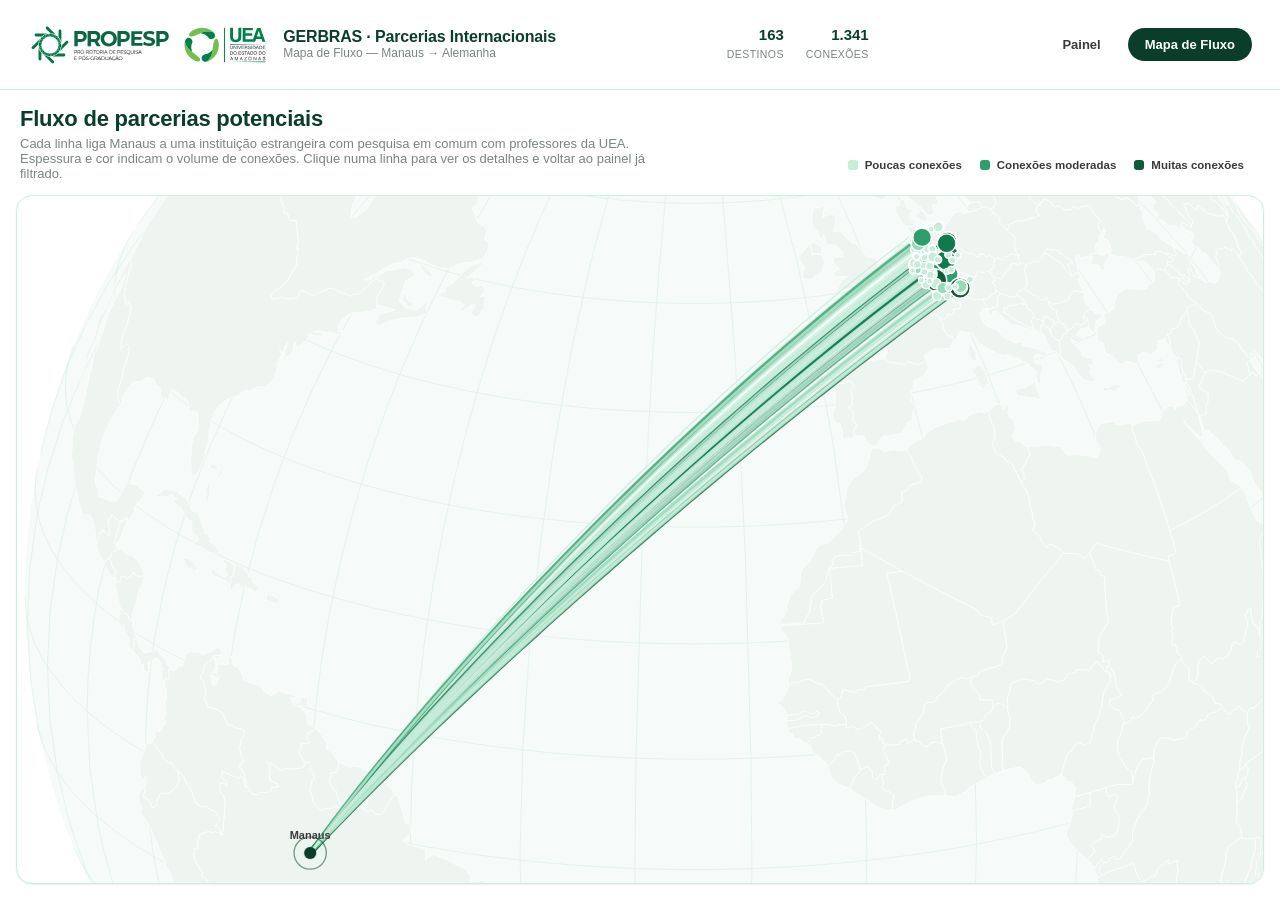
==== docs/flowmap.html @ 666cda2a "Add GERBRAS international partnerships dashboard Static site (docs/) with a two-page dashboard: PPG/" ====
<!doctype html>
<html lang="pt-BR">
<head>
<meta charset="utf-8" />
<meta name="viewport" content="width=device-width, initial-scale=1" />
<title>GERBRAS · Mapa de Fluxo</title>
<link rel="stylesheet" href="css/style.css" />
</head>
<body>

<header class="topbar">
  <div class="topbar__brand">
    <img src="image/propespuea.svg" alt="PROPESP UEA" class="topbar__logo" />
    <div class="topbar__title">
      <strong>GERBRAS · Parcerias Internacionais</strong>
      <span>Mapa de Fluxo — Manaus → Alemanha</span>
    </div>
  </div>

  <div class="topbar__stats" id="topbar-stats"></div>

  <nav class="topbar__nav">
    <a href="index.html" class="topbar__link">Painel</a>
    <a href="flowmap.html" class="topbar__link is-active">Mapa de Fluxo</a>
  </nav>
</header>

<main class="flow-page">
  <div class="flow-hero">
    <div>
      <h1>Fluxo de parcerias potenciais</h1>
      <p>Cada linha liga Manaus a uma instituição estrangeira com pesquisa em comum com professores da UEA. Espessura e cor indicam o volume de conexões. Clique numa linha para ver os detalhes e voltar ao painel já filtrado.</p>
    </div>
    <div class="flow-legend" id="flow-legend"></div>
  </div>

  <div class="panel panel--flush flow-map-wrap">
    <div id="flow-chart"></div>
  </div>
</main>

<div class="flow-detail" id="flow-detail">
  <h3 id="fd-title">—</h3>
  <div class="muted" id="fd-sub">—</div>
  <div class="kw-tags" id="fd-keywords"></div>
  <div class="text-xs muted" style="margin-bottom:8px; font-weight:700; text-transform:uppercase; letter-spacing:.05em;">Professores UEA envolvidos</div>
  <div class="picklist" id="fd-professors" style="max-height:150px; margin-bottom:14px;"></div>
  <div class="actions">
    <button class="btn btn--ghost" id="fd-close">Fechar</button>
  </div>
</div>

<script src="lib/d3.v7.min.js"></script>
<script src="lib/topojson-client.min.js"></script>
<script src="js/common.js"></script>
<script src="js/charts.js"></script>
<script src="js/flowmap.js"></script>
</body>
</html>
---- docs/css/style.css ----
/* ==========================================================================
   GERBRAS · Design system — estética clara, bordas finas verdes, motion Apple
   ========================================================================== */

:root {
  color-scheme: light;

  /* superfícies */
  --surface-page: #ffffff;
  --surface-panel: #ffffff;
  --surface-alt: #f6faf8;
  --surface-hover: #eef8f2;

  /* tinta / texto */
  --ink-primary: #0b3d2b;      /* verde escuro — títulos, valores em destaque */
  --ink-secondary: #3a3a3c;    /* cinza escuro — corpo de texto */
  --ink-muted: #7a8580;        /* cinza médio — legendas, eixos, metadados */
  --ink-on-accent: #ffffff;

  /* bordas */
  --border-hairline: #cdeedd;  /* verde claro, fino */
  --border-strong: #9fd9bb;

  /* acento interativo */
  --accent: #1f8a5f;
  --accent-strong: #0b6b45;
  --accent-wash: rgba(31, 138, 95, 0.08);

  /* paleta categórica (linhas de pesquisa) — validada scripts/validate_palette.js */
  --cat-1: #2a78d6; /* azul */
  --cat-2: #eb6834; /* laranja */
  --cat-3: #1baf7a; /* água */
  --cat-4: #eda100; /* amarelo */
  --cat-5: #e87ba4; /* magenta */
  --cat-6: #008300; /* verde */
  --cat-7: #4a3aa7; /* violeta */
  --cat-8: #e34948; /* vermelho — reservado p/ bucket "Outras" */

  /* geometria */
  --radius-sm: 10px;
  --radius-md: 16px;
  --radius-lg: 22px;
  --radius-pill: 999px;

  /* sombra sutil */
  --shadow-sm: 0 1px 2px rgba(11, 61, 43, 0.05), 0 1px 1px rgba(11, 61, 43, 0.03);
  --shadow-md: 0 8px 24px rgba(11, 61, 43, 0.08);
  --shadow-lift: 0 12px 32px rgba(11, 61, 43, 0.14);

  /* motion — curva estilo Apple */
  --ease: cubic-bezier(0.32, 0.72, 0, 1);
  --dur-fast: 160ms;
  --dur-mid: 280ms;
  --dur-slow: 480ms;

  --font: -apple-system, BlinkMacSystemFont, "SF Pro Display", "SF Pro Text",
    "Segoe UI", "Helvetica Neue", Arial, sans-serif;

  --topbar-h: 10vh;
}

* { box-sizing: border-box; }

html, body {
  margin: 0;
  padding: 0;
  height: 100%;
  background: var(--surface-page);
  color: var(--ink-secondary);
  font-family: var(--font);
  -webkit-font-smoothing: antialiased;
  overflow: hidden;
}

::selection { background: var(--accent-wash); color: var(--ink-primary); }

/* ---------- scrollbars finas, discretas ---------- */
* { scrollbar-width: thin; scrollbar-color: var(--border-strong) transparent; }
*::-webkit-scrollbar { width: 6px; height: 6px; }
*::-webkit-scrollbar-thumb { background: var(--border-strong); border-radius: var(--radius-pill); }
*::-webkit-scrollbar-track { background: transparent; }

/* ==========================================================================
   Barra superior
   ========================================================================== */
.topbar {
  height: var(--topbar-h);
  min-height: 56px;
  display: flex;
  align-items: center;
  justify-content: space-between;
  padding: 0 28px;
  background: rgba(255, 255, 255, 0.9);
  backdrop-filter: saturate(180%) blur(14px);
  border-bottom: 1px solid var(--border-hairline);
  position: relative;
  z-index: 20;
}

.topbar__brand { display: flex; align-items: center; gap: 14px; }
.topbar__logo { height: calc(var(--topbar-h) * 0.6); max-height: 44px; width: auto; display: block; }
.topbar__title { display: flex; flex-direction: column; line-height: 1.15; }
.topbar__title strong { color: var(--ink-primary); font-size: 16px; font-weight: 700; letter-spacing: -0.01em; }
.topbar__title span { color: var(--ink-muted); font-size: 12px; font-weight: 500; }

.topbar__nav { display: flex; align-items: center; gap: 10px; }
.topbar__link {
  font-size: 13px; font-weight: 600; color: var(--ink-secondary);
  text-decoration: none; padding: 8px 16px; border-radius: var(--radius-pill);
  border: 1px solid transparent; transition: all var(--dur-fast) var(--ease);
}
.topbar__link:hover { background: var(--surface-hover); border-color: var(--border-hairline); }
.topbar__link.is-active { background: var(--ink-primary); color: #fff; }

.topbar__stats { display: flex; gap: 22px; margin-right: 6px; }
.topbar__stat { text-align: right; line-height: 1.1; }
.topbar__stat b { display: block; font-size: 15px; color: var(--ink-primary); font-variant-numeric: tabular-nums; }
.topbar__stat small { font-size: 10.5px; color: var(--ink-muted); text-transform: uppercase; letter-spacing: 0.04em; }

/* ==========================================================================
   Layout de colunas — página 1
   ========================================================================== */
.layout {
  height: calc(100vh - var(--topbar-h));
  display: grid;
  grid-template-columns: 20fr 60fr 20fr;
  gap: 16px;
  padding: 16px;
}

.col { min-width: 0; min-height: 0; display: flex; flex-direction: column; gap: 14px; overflow-y: auto; padding-right: 2px; }
.col--center { overflow: hidden; }

/* ==========================================================================
   Cartões / painéis
   ========================================================================== */
.panel {
  background: var(--surface-panel);
  border: 1px solid var(--border-hairline);
  border-radius: var(--radius-md);
  box-shadow: var(--shadow-sm);
  padding: 14px 16px;
  transition: box-shadow var(--dur-mid) var(--ease), transform var(--dur-mid) var(--ease), border-color var(--dur-mid) var(--ease);
}
.panel:hover { box-shadow: var(--shadow-md); border-color: var(--border-strong); }

.panel--flush { padding: 0; overflow: hidden; }
.panel--grow { flex: 1 1 auto; min-height: 0; display: flex; flex-direction: column; }

.panel__header {
  display: flex; align-items: baseline; justify-content: space-between;
  margin-bottom: 10px;
}
.panel__title {
  font-size: 12px; font-weight: 700; color: var(--ink-primary);
  text-transform: uppercase; letter-spacing: 0.06em;
}
.panel__hint { font-size: 10.5px; color: var(--ink-muted); }
.panel__body { flex: 1 1 auto; min-height: 0; }

/* ==========================================================================
   Filtros
   ========================================================================== */
.field { display: flex; flex-direction: column; gap: 6px; }
.field label {
  font-size: 11px; font-weight: 700; color: var(--ink-muted);
  text-transform: uppercase; letter-spacing: 0.05em;
}

select.dropdown {
  appearance: none; -webkit-appearance: none;
  width: 100%; padding: 10px 34px 10px 12px;
  font-family: var(--font); font-size: 13.5px; font-weight: 600; color: var(--ink-primary);
  background: var(--surface-alt) url('data:image/svg+xml;utf8,<svg xmlns="http://www.w3.org/2000/svg" width="10" height="6"><path d="M0 0l5 6 5-6z" fill="%230b3d2b"/></svg>') no-repeat right 14px center;
  border: 1px solid var(--border-hairline); border-radius: var(--radius-sm);
  cursor: pointer; transition: all var(--dur-fast) var(--ease);
}
select.dropdown:hover { border-color: var(--border-strong); background-color: var(--surface-hover); }
select.dropdown:focus { outline: none; border-color: var(--accent); box-shadow: 0 0 0 3px var(--accent-wash); }

.checklist { display: flex; flex-direction: column; gap: 2px; max-height: 190px; overflow-y: auto; }
.checkrow {
  display: flex; align-items: center; gap: 9px; padding: 6px 8px;
  border-radius: var(--radius-sm); cursor: pointer; user-select: none;
  transition: background var(--dur-fast) var(--ease);
}
.checkrow:hover { background: var(--surface-hover); }
.checkrow input { accent-color: var(--accent); width: 14px; height: 14px; cursor: pointer; }
.checkrow span { font-size: 12.5px; font-weight: 600; color: var(--ink-secondary); }
.checkrow small { margin-left: auto; font-size: 10.5px; color: var(--ink-muted); font-variant-numeric: tabular-nums; }

/* listas selecionáveis (linhas de pesquisa / professores) */
.picklist { display: flex; flex-direction: column; gap: 3px; max-height: 240px; overflow-y: auto; }
.pickrow {
  display: flex; align-items: center; gap: 8px; padding: 7px 9px;
  border-radius: var(--radius-sm); cursor: pointer; border: 1px solid transparent;
  transition: all var(--dur-fast) var(--ease);
}
.pickrow:hover { background: var(--surface-hover); }
.pickrow.is-active { background: var(--accent-wash); border-color: var(--border-strong); }
.pickrow .dot { width: 8px; height: 8px; border-radius: 50%; flex: none; background: var(--border-strong); }
.pickrow .label { font-size: 12.5px; font-weight: 600; color: var(--ink-secondary); overflow: hidden; text-overflow: ellipsis; white-space: nowrap; }
.pickrow.is-active .label { color: var(--ink-primary); }
.pickrow .count { margin-left: auto; font-size: 10.5px; color: var(--ink-muted); font-variant-numeric: tabular-nums; }

.rank { display: flex; align-items: center; gap: 10px; padding: 7px 4px; border-radius: var(--radius-sm); transition: background var(--dur-fast) var(--ease); cursor: pointer; }
.rank:hover { background: var(--surface-hover); }
.rank__pos { width: 18px; font-size: 11px; font-weight: 800; color: var(--ink-muted); text-align: right; }
.rank__name { flex: 1; font-size: 12.5px; font-weight: 600; color: var(--ink-secondary); overflow: hidden; text-overflow: ellipsis; white-space: nowrap; }
.rank__val { font-size: 11px; font-weight: 700; color: var(--accent-strong); font-variant-numeric: tabular-nums; }

.search-box {
  display: flex; align-items: center; gap: 8px;
  background: var(--surface-alt); border: 1px solid var(--border-hairline);
  border-radius: var(--radius-sm); padding: 8px 10px; margin-bottom: 8px;
  transition: all var(--dur-fast) var(--ease);
}
.search-box:focus-within { border-color: var(--accent); box-shadow: 0 0 0 3px var(--accent-wash); }
.search-box input { border: none; outline: none; background: transparent; font-family: var(--font); font-size: 12.5px; color: var(--ink-primary); width: 100%; }
.search-box svg { flex: none; color: var(--ink-muted); }

/* botão limpar filtros */
.btn {
  font-family: var(--font); font-size: 12px; font-weight: 700; letter-spacing: 0.01em;
  color: var(--ink-on-accent); background: var(--ink-primary);
  border: none; border-radius: var(--radius-pill); padding: 9px 16px;
  cursor: pointer; transition: all var(--dur-fast) var(--ease);
}
.btn:hover { background: var(--accent-strong); transform: translateY(-1px); box-shadow: var(--shadow-md); }
.btn:active { transform: translateY(0); }
.btn--ghost { background: transparent; color: var(--ink-secondary); border: 1px solid var(--border-hairline); }
.btn--ghost:hover { background: var(--surface-hover); color: var(--ink-primary); border-color: var(--border-strong); box-shadow: none; }

/* ==========================================================================
   Tipografia utilitária
   ========================================================================== */
h1, h2, h3 { color: var(--ink-primary); margin: 0; font-weight: 700; letter-spacing: -0.01em; }
.text-xs { font-size: 10.5px; }
.text-sm { font-size: 12.5px; }
.text-md { font-size: 14px; }
.text-lg { font-size: 18px; }
.text-xl { font-size: 26px; }
.muted { color: var(--ink-muted); }
.strong { color: var(--ink-primary); font-weight: 700; }

.empty-hint { font-size: 12px; color: var(--ink-muted); padding: 14px 4px; text-align: center; }

/* ==========================================================================
   Tooltip global (usado pelos gráficos D3)
   ========================================================================== */
.viz-tooltip {
  position: fixed; pointer-events: none; z-index: 999;
  background: var(--ink-primary); color: #fff;
  font-family: var(--font); font-size: 12px; font-weight: 500;
  padding: 8px 11px; border-radius: 10px; box-shadow: var(--shadow-lift);
  opacity: 0; transform: translate(-50%, calc(-100% - 10px)) scale(0.96);
  transition: opacity var(--dur-fast) var(--ease), transform var(--dur-fast) var(--ease);
  max-width: 240px; line-height: 1.4;
}
.viz-tooltip.is-visible { opacity: 1; transform: translate(-50%, calc(-100% - 14px)) scale(1); }
.viz-tooltip b { color: #bdf0d6; }

/* ==========================================================================
   Sankey
   ========================================================================== */
#sankey-chart { width: 100%; height: 100%; }
.sankey-node rect { stroke: rgba(255,255,255,0.6); stroke-width: 1px; rx: 4px; transition: opacity var(--dur-fast) var(--ease); }
.sankey-node text { font-family: var(--font); font-size: 11px; font-weight: 600; fill: var(--ink-secondary); }
.sankey-node.is-dim rect { opacity: 0.15; }
.sankey-node.is-dim text { opacity: 0.25; }
.sankey-link { fill: none; transition: opacity var(--dur-fast) var(--ease), stroke-width var(--dur-fast) var(--ease); cursor: pointer; }
.sankey-link.is-dim { opacity: 0.06; }
.sankey-link:hover { opacity: 0.95 !important; }

/* ==========================================================================
   Word cloud / mapa / barras
   ========================================================================== */
#wordcloud-chart, #map-chart, #bar-chart { width: 100%; height: 100%; }
.wc-word { font-family: var(--font); cursor: pointer; transition: opacity var(--dur-fast) var(--ease); }
.wc-word:hover { opacity: 0.65; }

.map-country { transition: fill var(--dur-mid) var(--ease); cursor: pointer; }
.map-sphere { fill: var(--surface-alt); }
.map-graticule { fill: none; stroke: var(--border-hairline); stroke-width: 0.5px; }
.map-pin { transition: r var(--dur-fast) var(--ease); cursor: pointer; }

.bar-track rect.bg { fill: var(--surface-alt); }
.bar-track rect.fg { transition: width var(--dur-mid) var(--ease); cursor: pointer; }
.bar-label { font-family: var(--font); font-size: 11px; font-weight: 600; fill: var(--ink-secondary); }
.bar-value { font-family: var(--font); font-size: 10.5px; font-weight: 700; fill: var(--ink-primary); font-variant-numeric: tabular-nums; }

/* ==========================================================================
   Página 2 — Flow map
   ========================================================================== */
.flow-page { height: calc(100vh - var(--topbar-h)); padding: 16px; display: flex; flex-direction: column; gap: 14px; }
.flow-hero { display: flex; align-items: flex-end; justify-content: space-between; padding: 0 4px; }
.flow-hero h1 { font-size: 22px; }
.flow-hero p { margin: 4px 0 0; font-size: 13px; color: var(--ink-muted); max-width: 640px; }
.flow-map-wrap { flex: 1 1 auto; min-height: 0; }
#flow-chart { width: 100%; height: 100%; }

.flow-arc { fill: none; cursor: pointer; transition: opacity var(--dur-fast) var(--ease), stroke-width var(--dur-fast) var(--ease); }
.flow-arc.is-dim { opacity: 0.08; }
.flow-dot-origin { fill: var(--ink-primary); }
.flow-dot-dest { cursor: pointer; transition: r var(--dur-fast) var(--ease); }

.flow-legend { display: flex; align-items: center; gap: 18px; padding: 10px 16px; }
.flow-legend__item { display: flex; align-items: center; gap: 7px; font-size: 11.5px; color: var(--ink-secondary); font-weight: 600; }
.flow-legend__swatch { width: 10px; height: 10px; border-radius: 3px; }

/* painel flutuante de detalhes ao clicar um fluxo */
.flow-detail {
  position: fixed; right: 24px; bottom: 24px; width: 320px;
  background: var(--surface-panel); border: 1px solid var(--border-hairline);
  border-radius: var(--radius-lg); box-shadow: var(--shadow-lift);
  padding: 18px; z-index: 30;
  opacity: 0; transform: translateY(16px) scale(0.98); pointer-events: none;
  transition: opacity var(--dur-mid) var(--ease), transform var(--dur-mid) var(--ease);
}
.flow-detail.is-visible { opacity: 1; transform: translateY(0) scale(1); pointer-events: auto; }
.flow-detail h3 { font-size: 15px; margin-bottom: 4px; }
.flow-detail .muted { font-size: 12px; }
.flow-detail .kw-tags { display: flex; flex-wrap: wrap; gap: 6px; margin: 10px 0 14px; }
.flow-detail .kw-tag {
  font-size: 10.5px; font-weight: 700; color: var(--accent-strong);
  background: var(--accent-wash); border-radius: var(--radius-pill); padding: 4px 10px;
}
.flow-detail .actions { display: flex; gap: 8px; }
.flow-detail .actions .btn { flex: 1; text-align: center; }

/* ==========================================================================
   Motion de entrada
   ========================================================================== */
@keyframes rise-in {
  from { opacity: 0; transform: translateY(10px); }
  to { opacity: 1; transform: translateY(0); }
}
.panel, .topbar { animation: rise-in var(--dur-slow) var(--ease) both; }
.col:nth-child(1) .panel:nth-child(1) { animation-delay: 20ms; }
.col:nth-child(1) .panel:nth-child(2) { animation-delay: 60ms; }
.col:nth-child(1) .panel:nth-child(3) { animation-delay: 100ms; }
.col:nth-child(1) .panel:nth-child(4) { animation-delay: 140ms; }
.col:nth-child(2) .panel { animation-delay: 80ms; }
.col:nth-child(3) .panel:nth-child(1) { animation-delay: 100ms; }
.col:nth-child(3) .panel:nth-child(2) { animation-delay: 140ms; }
.col:nth-child(3) .panel:nth-child(3) { animation-delay: 180ms; }
.col:nth-child(3) .panel:nth-child(4) { animation-delay: 220ms; }

/* responsivo simples para telas menores (mantém proporção, empilha em telas muito estreitas) */
@media (max-width: 980px) {
  .layout { grid-template-columns: 1fr; height: auto; overflow-y: auto; }
  .col { overflow: visible; }
  html, body { overflow: auto; }
}
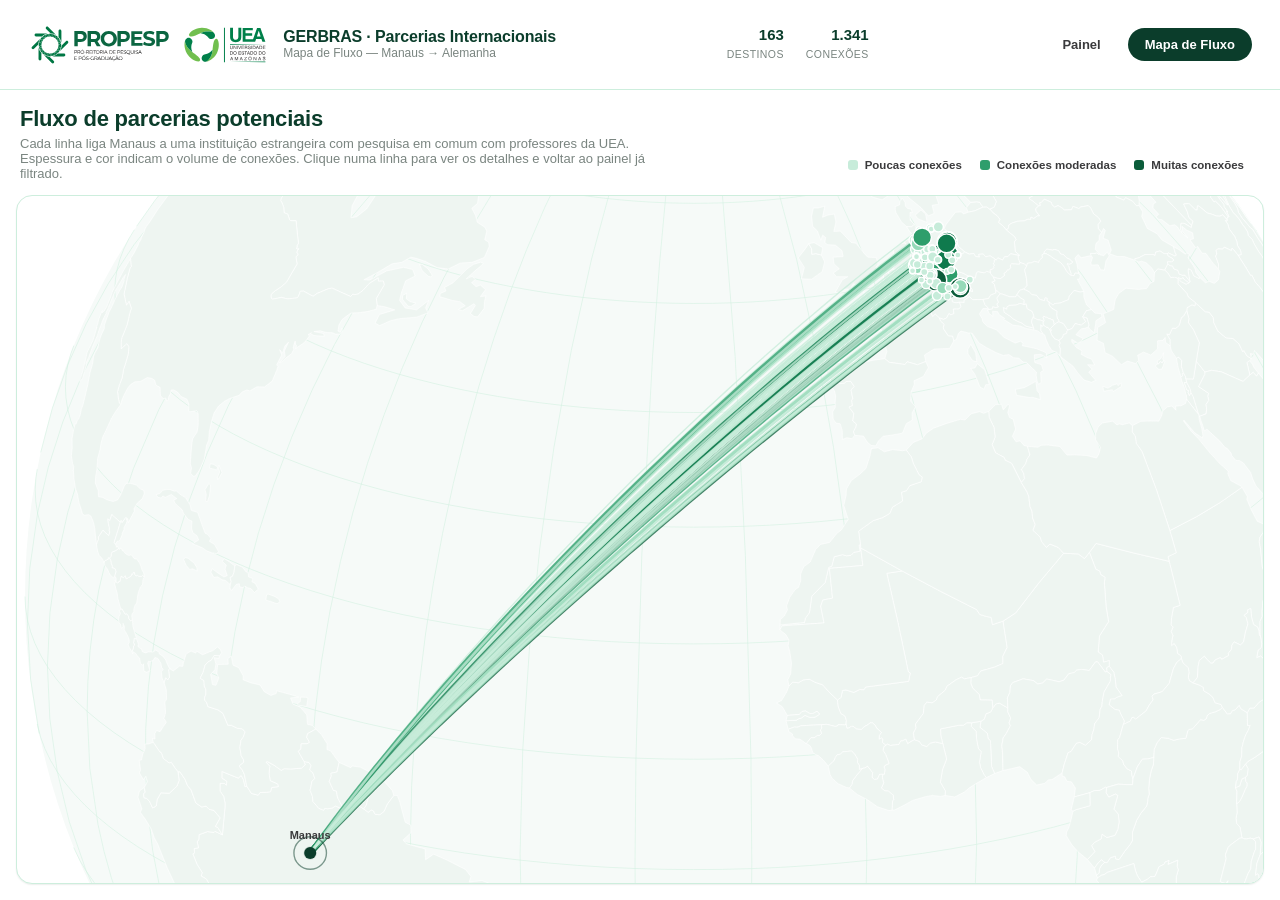
==== commit 8616e280: "Bust browser cache for JS/CSS/data so updates show up immediately GitHub Pages caches static assets " ====
--- a/docs/flowmap.html
+++ b/docs/flowmap.html
@@ -4,7 +4,7 @@
 <meta charset="utf-8" />
 <meta name="viewport" content="width=device-width, initial-scale=1" />
 <title>GERBRAS · Mapa de Fluxo</title>
-<link rel="stylesheet" href="css/style.css" />
+<link rel="stylesheet" href="css/style.css?v=3" />
 </head>
 <body>
 
@@ -52,8 +52,8 @@
 
 <script src="lib/d3.v7.min.js"></script>
 <script src="lib/topojson-client.min.js"></script>
-<script src="js/common.js"></script>
-<script src="js/charts.js"></script>
-<script src="js/flowmap.js"></script>
+<script src="js/common.js?v=3"></script>
+<script src="js/charts.js?v=3"></script>
+<script src="js/flowmap.js?v=3"></script>
 </body>
 </html>
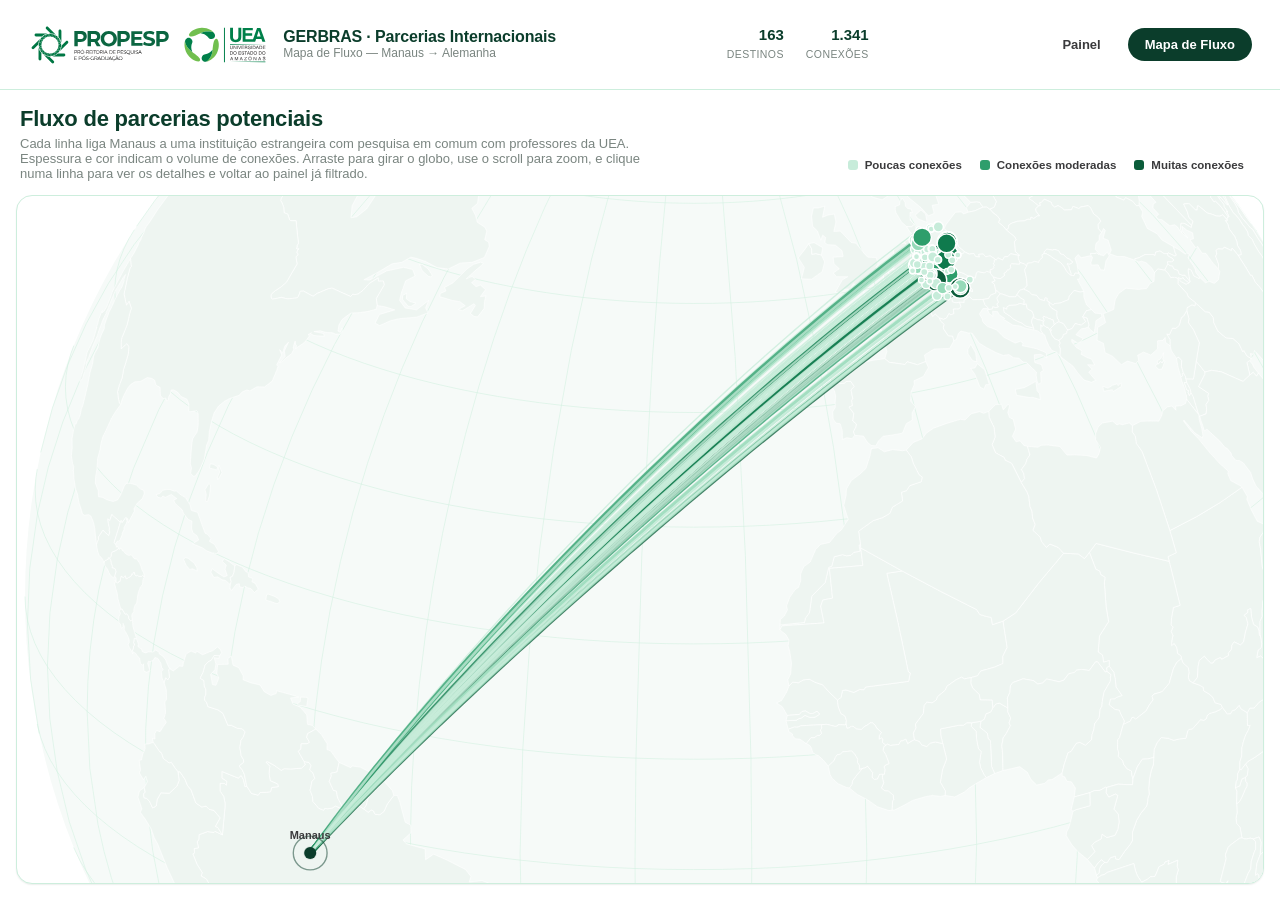
==== commit ff6b6c10: "Make the flow map globe draggable and zoomable Split the render into a one-time build() and a lightw" ====
--- a/docs/flowmap.html
+++ b/docs/flowmap.html
@@ -4,7 +4,7 @@
 <meta charset="utf-8" />
 <meta name="viewport" content="width=device-width, initial-scale=1" />
 <title>GERBRAS · Mapa de Fluxo</title>
-<link rel="stylesheet" href="css/style.css?v=3" />
+<link rel="stylesheet" href="css/style.css?v=4" />
 </head>
 <body>
 
@@ -29,7 +29,7 @@
   <div class="flow-hero">
     <div>
       <h1>Fluxo de parcerias potenciais</h1>
-      <p>Cada linha liga Manaus a uma instituição estrangeira com pesquisa em comum com professores da UEA. Espessura e cor indicam o volume de conexões. Clique numa linha para ver os detalhes e voltar ao painel já filtrado.</p>
+      <p>Cada linha liga Manaus a uma instituição estrangeira com pesquisa em comum com professores da UEA. Espessura e cor indicam o volume de conexões. Arraste para girar o globo, use o scroll para zoom, e clique numa linha para ver os detalhes e voltar ao painel já filtrado.</p>
     </div>
     <div class="flow-legend" id="flow-legend"></div>
   </div>
@@ -52,8 +52,8 @@
 
 <script src="lib/d3.v7.min.js"></script>
 <script src="lib/topojson-client.min.js"></script>
-<script src="js/common.js?v=3"></script>
-<script src="js/charts.js?v=3"></script>
-<script src="js/flowmap.js?v=3"></script>
+<script src="js/common.js?v=4"></script>
+<script src="js/charts.js?v=4"></script>
+<script src="js/flowmap.js?v=4"></script>
 </body>
 </html>
--- a/docs/css/style.css
+++ b/docs/css/style.css
@@ -299,6 +299,9 @@
 .flow-map-wrap { flex: 1 1 auto; min-height: 0; }
 #flow-chart { width: 100%; height: 100%; }
 
+.flow-globe { cursor: grab; touch-action: none; }
+.flow-globe.is-grabbing { cursor: grabbing; }
+
 .flow-arc { fill: none; cursor: pointer; transition: opacity var(--dur-fast) var(--ease), stroke-width var(--dur-fast) var(--ease); }
 .flow-arc.is-dim { opacity: 0.08; }
 .flow-dot-origin { fill: var(--ink-primary); }
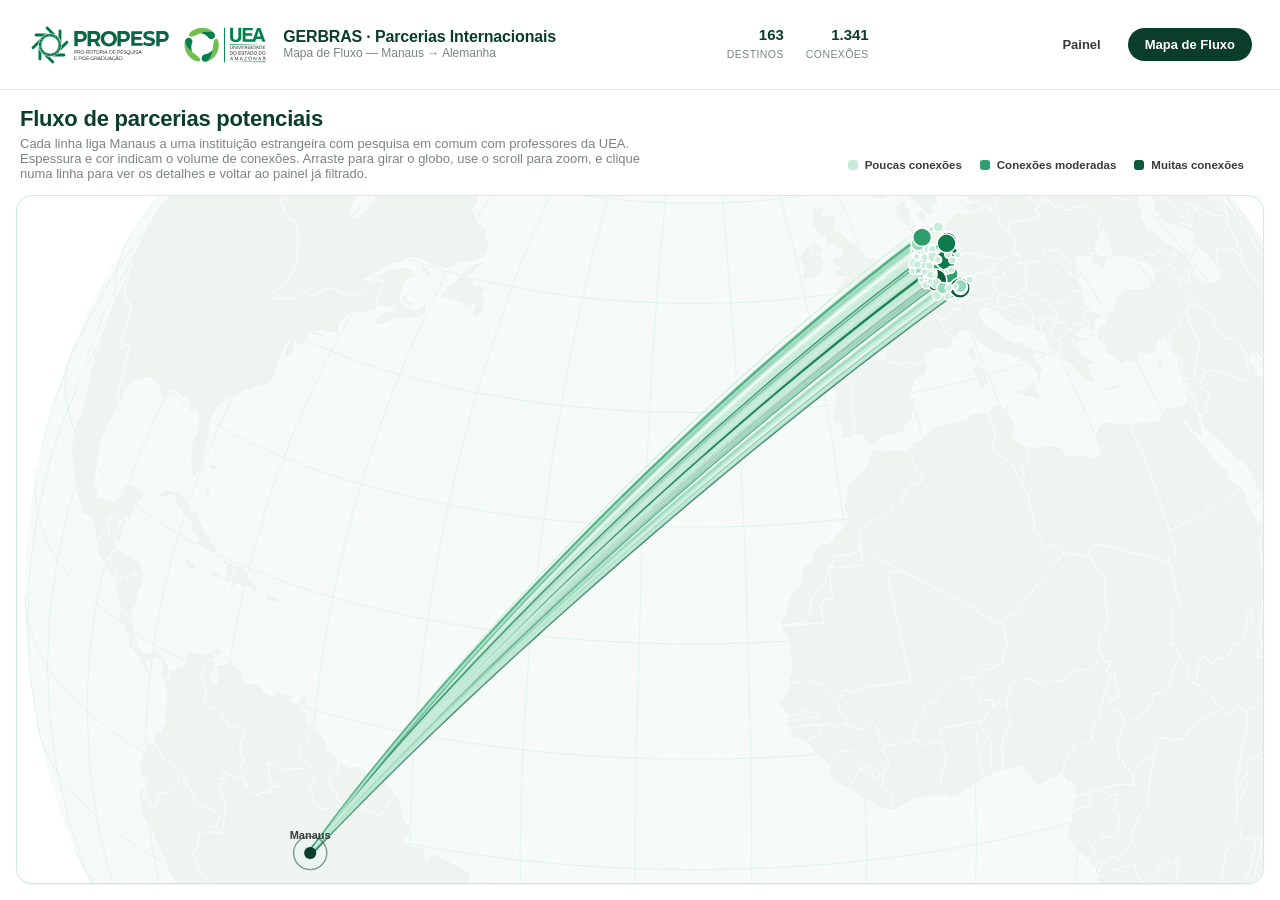
==== commit 3a1b0616: "Bump cache-busting version after profile page changes" ====
--- a/docs/flowmap.html
+++ b/docs/flowmap.html
@@ -4,7 +4,7 @@
 <meta charset="utf-8" />
 <meta name="viewport" content="width=device-width, initial-scale=1" />
 <title>GERBRAS · Mapa de Fluxo</title>
-<link rel="stylesheet" href="css/style.css?v=4" />
+<link rel="stylesheet" href="css/style.css?v=5" />
 </head>
 <body>
 
@@ -52,8 +52,8 @@
 
 <script src="lib/d3.v7.min.js"></script>
 <script src="lib/topojson-client.min.js"></script>
-<script src="js/common.js?v=4"></script>
-<script src="js/charts.js?v=4"></script>
-<script src="js/flowmap.js?v=4"></script>
+<script src="js/common.js?v=5"></script>
+<script src="js/charts.js?v=5"></script>
+<script src="js/flowmap.js?v=5"></script>
 </body>
 </html>
--- a/docs/css/style.css
+++ b/docs/css/style.css
@@ -323,13 +323,14 @@
 .flow-detail.is-visible { opacity: 1; transform: translateY(0) scale(1); pointer-events: auto; }
 .flow-detail h3 { font-size: 15px; margin-bottom: 4px; }
 .flow-detail .muted { font-size: 12px; }
-.flow-detail .kw-tags { display: flex; flex-wrap: wrap; gap: 6px; margin: 10px 0 14px; }
-.flow-detail .kw-tag {
+.flow-detail .actions { display: flex; gap: 8px; }
+.flow-detail .actions .btn { flex: 1; text-align: center; }
+
+.kw-tags { display: flex; flex-wrap: wrap; gap: 6px; }
+.kw-tag {
   font-size: 10.5px; font-weight: 700; color: var(--accent-strong);
   background: var(--accent-wash); border-radius: var(--radius-pill); padding: 4px 10px;
 }
-.flow-detail .actions { display: flex; gap: 8px; }
-.flow-detail .actions .btn { flex: 1; text-align: center; }
 
 /* ==========================================================================
    Motion de entrada
@@ -355,3 +356,74 @@
   .col { overflow: visible; }
   html, body { overflow: auto; }
 }
+
+/* ==========================================================================
+   Página 3 — Perfil do pesquisador estrangeiro
+   ========================================================================== */
+.layout--profile { grid-template-columns: 30fr 40fr 30fr; }
+
+.topbar__back {
+  display: flex; align-items: center; gap: 6px;
+  font-size: 13px; font-weight: 700; color: var(--ink-secondary);
+  text-decoration: none; padding: 8px 14px; border-radius: var(--radius-pill);
+  border: 1px solid var(--border-hairline); margin-right: 8px;
+  transition: all var(--dur-fast) var(--ease);
+}
+.topbar__back:hover { background: var(--surface-hover); border-color: var(--border-strong); color: var(--ink-primary); }
+
+.avatar {
+  width: 64px; height: 64px; border-radius: 50%;
+  display: flex; align-items: center; justify-content: center;
+  font-size: 22px; font-weight: 800; color: #fff;
+  flex: none;
+}
+
+.profile-head { display: flex; align-items: center; gap: 16px; }
+.profile-head h1 { font-size: 19px; line-height: 1.25; }
+.profile-head .muted { font-size: 12.5px; margin-top: 3px; }
+
+.badge-row { display: flex; flex-wrap: wrap; gap: 7px; margin-top: 12px; }
+.badge {
+  display: inline-flex; align-items: center; gap: 5px;
+  font-size: 11px; font-weight: 700; color: var(--ink-secondary);
+  background: var(--surface-alt); border: 1px solid var(--border-hairline);
+  border-radius: var(--radius-pill); padding: 5px 11px;
+}
+.badge a { color: inherit; text-decoration: none; }
+.badge--link { color: var(--accent-strong); border-color: var(--border-strong); cursor: pointer; }
+.badge--link:hover { background: var(--accent-wash); }
+
+.stat-row { display: flex; gap: 10px; }
+.stat-tile {
+  flex: 1; background: var(--surface-alt); border: 1px solid var(--border-hairline);
+  border-radius: var(--radius-sm); padding: 10px 12px; text-align: center;
+}
+.stat-tile b { display: block; font-size: 20px; color: var(--ink-primary); font-variant-numeric: tabular-nums; }
+.stat-tile small { font-size: 10px; color: var(--ink-muted); text-transform: uppercase; letter-spacing: 0.04em; }
+
+.info-row { display: flex; justify-content: space-between; gap: 10px; padding: 7px 0; border-bottom: 1px solid var(--border-hairline); font-size: 12.5px; }
+.info-row:last-child { border-bottom: none; }
+.info-row span:first-child { color: var(--ink-muted); font-weight: 600; }
+.info-row span:last-child { color: var(--ink-secondary); font-weight: 600; text-align: right; max-width: 60%; }
+.info-row a { color: var(--accent-strong); text-decoration: none; }
+.info-row a:hover { text-decoration: underline; }
+
+#institution-map { width: 100%; height: 100%; min-height: 140px; }
+
+.pub-card {
+  padding: 12px 4px; border-bottom: 1px solid var(--border-hairline);
+  transition: background var(--dur-fast) var(--ease);
+}
+.pub-card:last-child { border-bottom: none; }
+.pub-card:hover { background: var(--surface-hover); }
+.pub-card__title { font-size: 12.5px; font-weight: 700; color: var(--ink-primary); line-height: 1.4; }
+.pub-card__meta { font-size: 11px; color: var(--ink-muted); margin-top: 4px; display: flex; gap: 8px; flex-wrap: wrap; }
+.pub-card__meta a { color: var(--accent-strong); text-decoration: none; font-weight: 700; }
+.pub-card__meta a:hover { text-decoration: underline; }
+
+.skeleton {
+  background: linear-gradient(90deg, var(--surface-alt) 25%, var(--surface-hover) 37%, var(--surface-alt) 63%);
+  background-size: 400% 100%; animation: skeleton-wave 1.4s ease infinite;
+  border-radius: var(--radius-sm); height: 12px; margin: 6px 0;
+}
+@keyframes skeleton-wave { 0% { background-position: 100% 50%; } 100% { background-position: 0 50%; } }
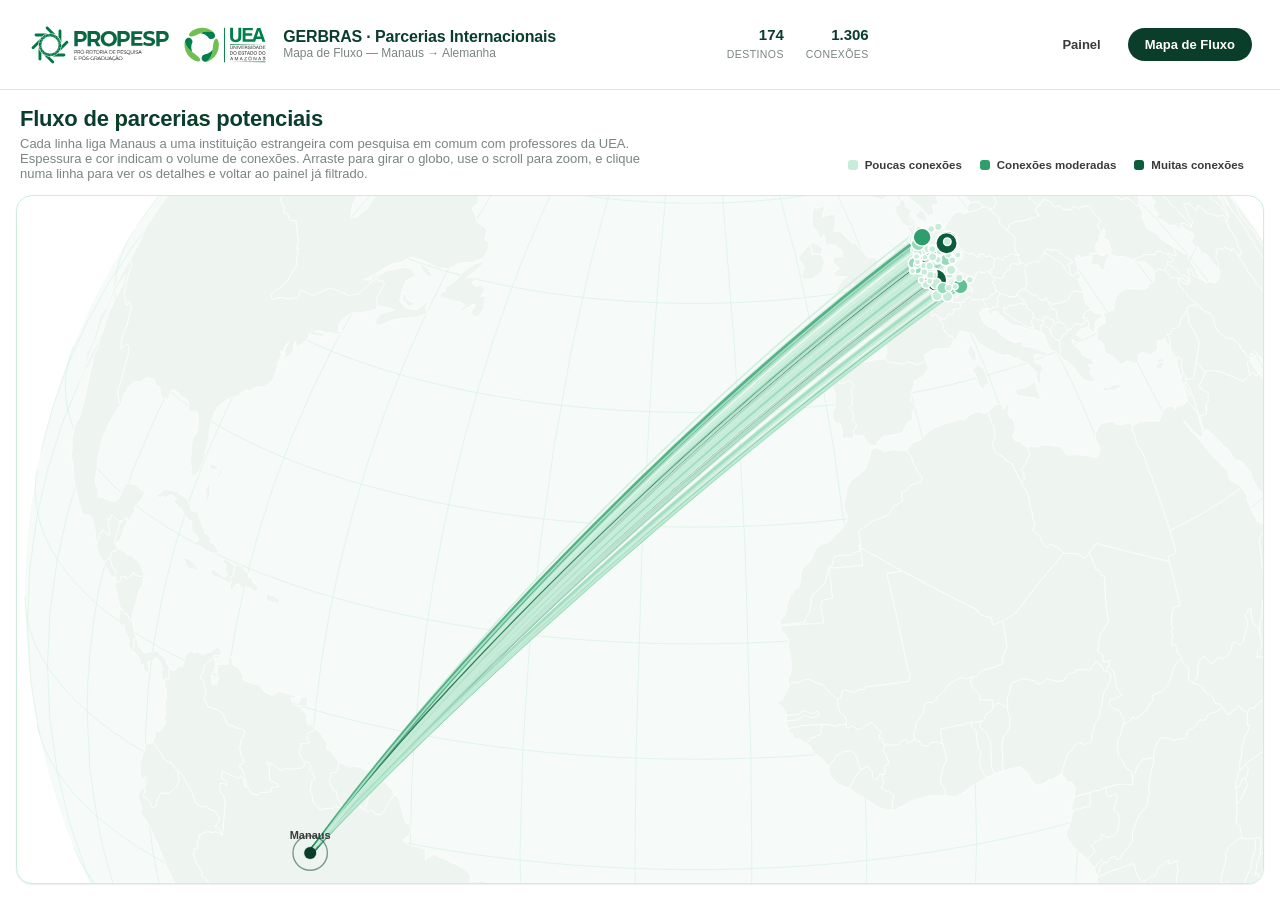
==== commit 90b5f632: "Fix professor search box not filtering debounce() returned an arrow function, which can't have its `" ====
--- a/docs/flowmap.html
+++ b/docs/flowmap.html
@@ -4,7 +4,7 @@
 <meta charset="utf-8" />
 <meta name="viewport" content="width=device-width, initial-scale=1" />
 <title>GERBRAS · Mapa de Fluxo</title>
-<link rel="stylesheet" href="css/style.css?v=5" />
+<link rel="stylesheet" href="css/style.css?v=6" />
 </head>
 <body>
 
@@ -52,8 +52,8 @@
 
 <script src="lib/d3.v7.min.js"></script>
 <script src="lib/topojson-client.min.js"></script>
-<script src="js/common.js?v=5"></script>
-<script src="js/charts.js?v=5"></script>
-<script src="js/flowmap.js?v=5"></script>
+<script src="js/common.js?v=6"></script>
+<script src="js/charts.js?v=6"></script>
+<script src="js/flowmap.js?v=6"></script>
 </body>
 </html>
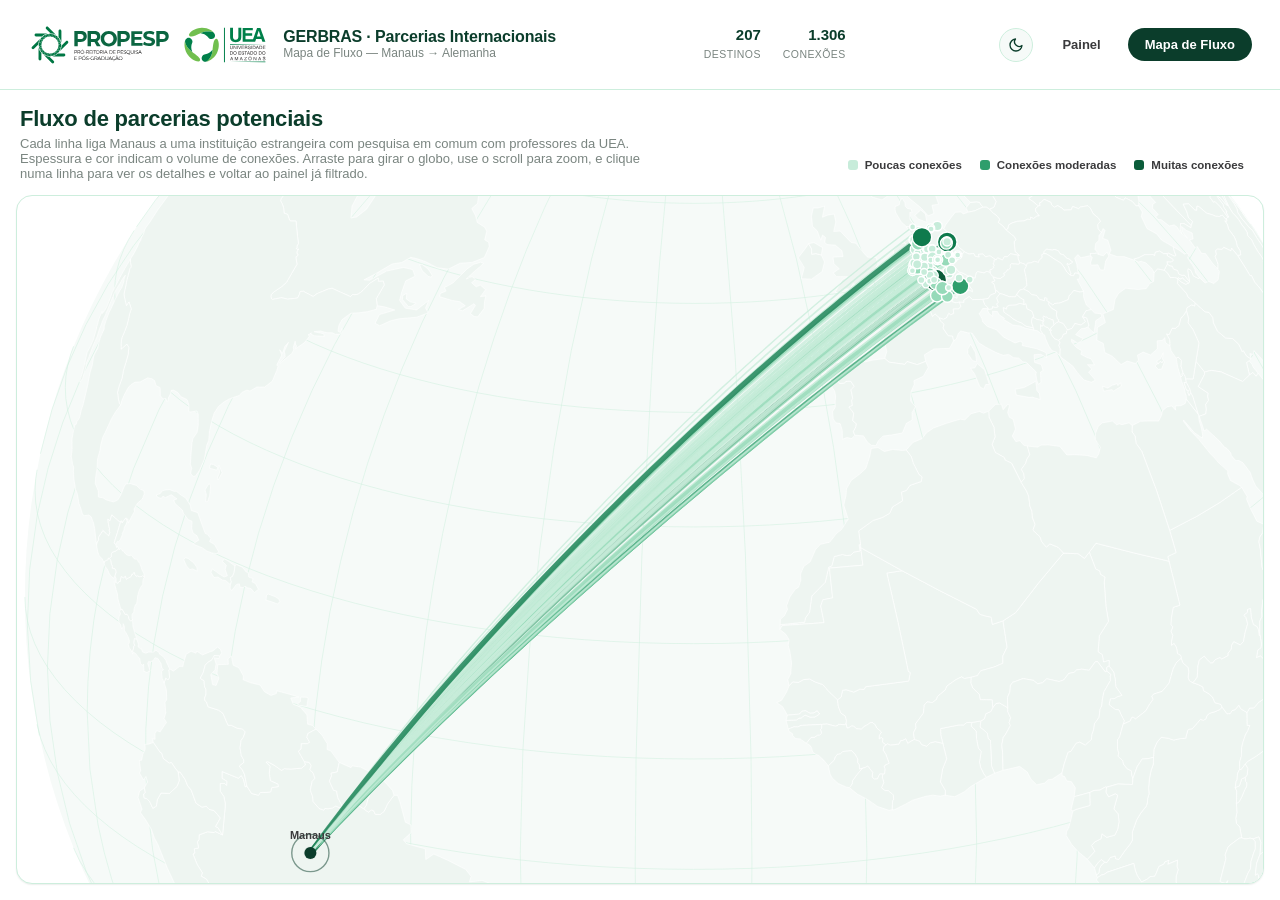
==== commit caec31c6: "Add a light/dark theme toggle with a high-contrast dark mode Button in the topbar (shared across all" ====
--- a/docs/flowmap.html
+++ b/docs/flowmap.html
@@ -3,8 +3,9 @@
 <head>
 <meta charset="utf-8" />
 <meta name="viewport" content="width=device-width, initial-scale=1" />
+<script>(function(){var t=localStorage.getItem('gerbras-theme');if(t==='dark'||t==='light')document.documentElement.setAttribute('data-theme',t);})();</script>
 <title>GERBRAS · Mapa de Fluxo</title>
-<link rel="stylesheet" href="css/style.css?v=6" />
+<link rel="stylesheet" href="css/style.css?v=7" />
 </head>
 <body>
 
@@ -20,6 +21,10 @@
   <div class="topbar__stats" id="topbar-stats"></div>
 
   <nav class="topbar__nav">
+    <button type="button" id="theme-toggle" class="theme-toggle" aria-label="Alternar tema">
+      <svg class="icon-sun" viewBox="0 0 24 24" fill="none" stroke="currentColor" stroke-width="2" stroke-linecap="round"><circle cx="12" cy="12" r="4"/><path d="M12 2v2M12 20v2M4.93 4.93l1.41 1.41M17.66 17.66l1.41 1.41M2 12h2M20 12h2M4.93 19.07l1.41-1.41M17.66 6.34l1.41-1.41"/></svg>
+      <svg class="icon-moon" viewBox="0 0 24 24" fill="none" stroke="currentColor" stroke-width="2" stroke-linecap="round" stroke-linejoin="round"><path d="M21 12.79A9 9 0 1111.21 3 7 7 0 0021 12.79z"/></svg>
+    </button>
     <a href="index.html" class="topbar__link">Painel</a>
     <a href="flowmap.html" class="topbar__link is-active">Mapa de Fluxo</a>
   </nav>
@@ -52,8 +57,8 @@
 
 <script src="lib/d3.v7.min.js"></script>
 <script src="lib/topojson-client.min.js"></script>
-<script src="js/common.js?v=6"></script>
-<script src="js/charts.js?v=6"></script>
-<script src="js/flowmap.js?v=6"></script>
+<script src="js/common.js?v=7"></script>
+<script src="js/charts.js?v=7"></script>
+<script src="js/flowmap.js?v=7"></script>
 </body>
 </html>
--- a/docs/css/style.css
+++ b/docs/css/style.css
@@ -57,6 +57,87 @@
     "Segoe UI", "Helvetica Neue", Arial, sans-serif;
 
   --topbar-h: 10vh;
+
+  /* mapas/gráficos — cromo neutro (lido pelo JS via getComputedStyle) */
+  --chart-map-fill: #eef5f1;
+  --chart-map-border: #ffffff;
+  --chart-node-neutral: #0b3d2b;
+  --chart-seq-1: #eaf7f0; --chart-seq-2: #c7ecda; --chart-seq-3: #96dab9;
+  --chart-seq-4: #5fc192; --chart-seq-5: #2e9e6c; --chart-seq-6: #0f7a4d; --chart-seq-7: #0b5c3a;
+
+  --topbar-bg: rgba(255, 255, 255, 0.9);
+}
+
+/* ---------- tema escuro: alta legibilidade, mesmos tokens ---------- */
+@media (prefers-color-scheme: dark) {
+  :root:not([data-theme="light"]) {
+    color-scheme: dark;
+    --surface-page: #0a100c;
+    --surface-panel: #101712;
+    --surface-alt: #171f1a;
+    --surface-hover: #1e2921;
+
+    --ink-primary: #7fe8ab;
+    --ink-secondary: #e7ebe8;
+    --ink-muted: #93a196;
+    --ink-on-accent: #06120a;
+
+    --border-hairline: #24352b;
+    --border-strong: #3a5a45;
+
+    --accent: #34d399;
+    --accent-strong: #6ee7b8;
+    --accent-wash: rgba(52, 211, 153, 0.16);
+
+    --cat-1: #3987e5; --cat-2: #d95926; --cat-3: #199e70; --cat-4: #c98500;
+    --cat-5: #d55181; --cat-6: #14a814; --cat-7: #9085e9; --cat-8: #e66767;
+
+    --shadow-sm: 0 1px 2px rgba(0, 0, 0, 0.5), 0 1px 1px rgba(0, 0, 0, 0.35);
+    --shadow-md: 0 8px 24px rgba(0, 0, 0, 0.55);
+    --shadow-lift: 0 12px 36px rgba(0, 0, 0, 0.65);
+
+    --chart-map-fill: #1c2620;
+    --chart-map-border: #0a100c;
+    --chart-node-neutral: #e7ebe8;
+    --chart-seq-1: #142a20; --chart-seq-2: #164028; --chart-seq-3: #185c34;
+    --chart-seq-4: #1c7d40; --chart-seq-5: #26a352; --chart-seq-6: #4bc873; --chart-seq-7: #8de6a5;
+
+    --topbar-bg: rgba(10, 16, 12, 0.86);
+  }
+}
+:root[data-theme="dark"] {
+  color-scheme: dark;
+  --surface-page: #0a100c;
+  --surface-panel: #101712;
+  --surface-alt: #171f1a;
+  --surface-hover: #1e2921;
+
+  --ink-primary: #7fe8ab;
+  --ink-secondary: #e7ebe8;
+  --ink-muted: #93a196;
+  --ink-on-accent: #06120a;
+
+  --border-hairline: #24352b;
+  --border-strong: #3a5a45;
+
+  --accent: #34d399;
+  --accent-strong: #6ee7b8;
+  --accent-wash: rgba(52, 211, 153, 0.16);
+
+  --cat-1: #3987e5; --cat-2: #d95926; --cat-3: #199e70; --cat-4: #c98500;
+  --cat-5: #d55181; --cat-6: #14a814; --cat-7: #9085e9; --cat-8: #e66767;
+
+  --shadow-sm: 0 1px 2px rgba(0, 0, 0, 0.5), 0 1px 1px rgba(0, 0, 0, 0.35);
+  --shadow-md: 0 8px 24px rgba(0, 0, 0, 0.55);
+  --shadow-lift: 0 12px 36px rgba(0, 0, 0, 0.65);
+
+  --chart-map-fill: #1c2620;
+  --chart-map-border: #0a100c;
+  --chart-node-neutral: #e7ebe8;
+  --chart-seq-1: #142a20; --chart-seq-2: #164028; --chart-seq-3: #185c34;
+  --chart-seq-4: #1c7d40; --chart-seq-5: #26a352; --chart-seq-6: #4bc873; --chart-seq-7: #8de6a5;
+
+  --topbar-bg: rgba(10, 16, 12, 0.86);
 }
 
 * { box-sizing: border-box; }
@@ -90,7 +171,7 @@
   align-items: center;
   justify-content: space-between;
   padding: 0 28px;
-  background: rgba(255, 255, 255, 0.9);
+  background: var(--topbar-bg);
   backdrop-filter: saturate(180%) blur(14px);
   border-bottom: 1px solid var(--border-hairline);
   position: relative;
@@ -110,12 +191,28 @@
   border: 1px solid transparent; transition: all var(--dur-fast) var(--ease);
 }
 .topbar__link:hover { background: var(--surface-hover); border-color: var(--border-hairline); }
-.topbar__link.is-active { background: var(--ink-primary); color: #fff; }
+.topbar__link.is-active { background: var(--ink-primary); color: var(--ink-on-accent); }
 
 .topbar__stats { display: flex; gap: 22px; margin-right: 6px; }
 .topbar__stat { text-align: right; line-height: 1.1; }
 .topbar__stat b { display: block; font-size: 15px; color: var(--ink-primary); font-variant-numeric: tabular-nums; }
 .topbar__stat small { font-size: 10.5px; color: var(--ink-muted); text-transform: uppercase; letter-spacing: 0.04em; }
+
+.theme-toggle {
+  display: flex; align-items: center; justify-content: center;
+  width: 34px; height: 34px; flex: none; margin-right: 2px;
+  border-radius: 50%; border: 1px solid var(--border-hairline);
+  background: var(--surface-alt); color: var(--ink-primary);
+  cursor: pointer; transition: all var(--dur-fast) var(--ease);
+}
+.theme-toggle:hover { background: var(--surface-hover); border-color: var(--border-strong); transform: translateY(-1px); }
+.theme-toggle svg { width: 16px; height: 16px; }
+/* o JS sempre define data-theme explicitamente em <html>, então só
+   precisamos alternar os ícones por esse atributo */
+.theme-toggle .icon-sun { display: none; }
+.theme-toggle .icon-moon { display: block; }
+:root[data-theme="dark"] .theme-toggle .icon-sun { display: block; }
+:root[data-theme="dark"] .theme-toggle .icon-moon { display: none; }
 
 /* ==========================================================================
    Layout de colunas — página 1
